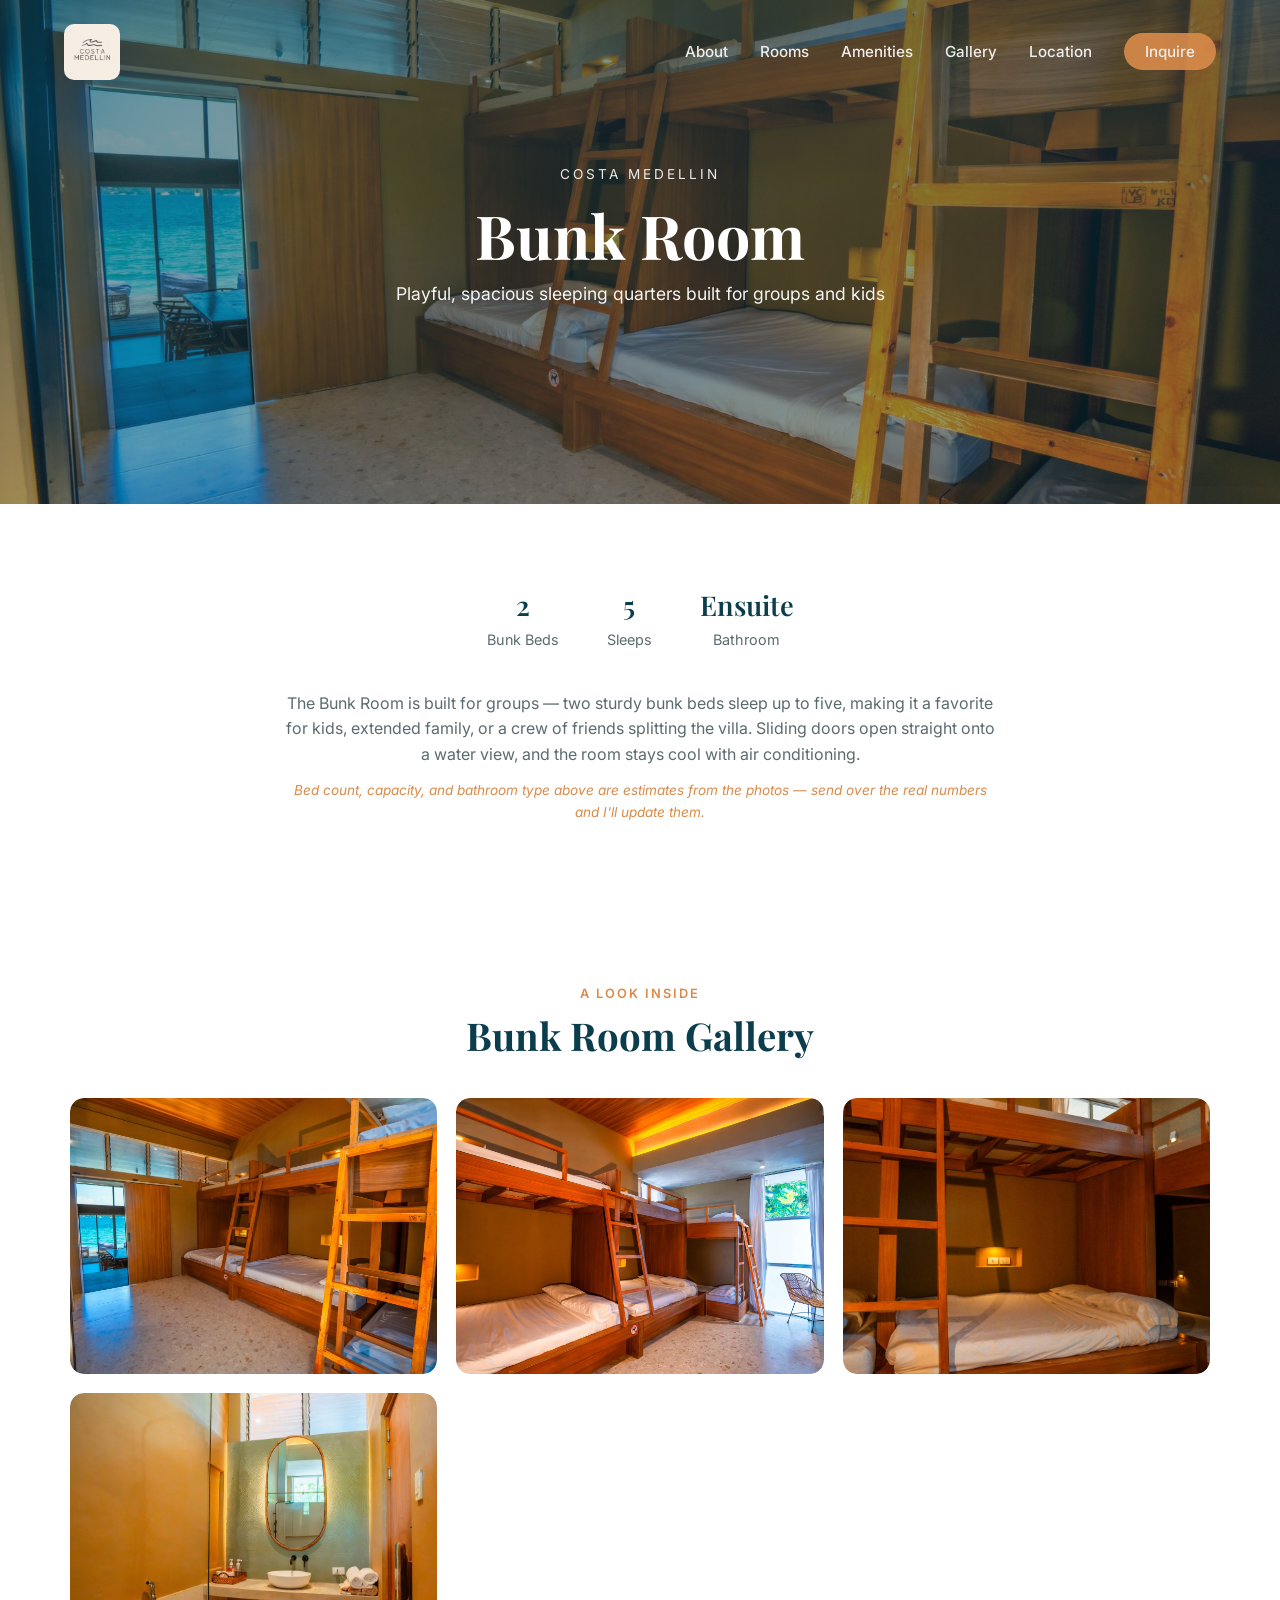
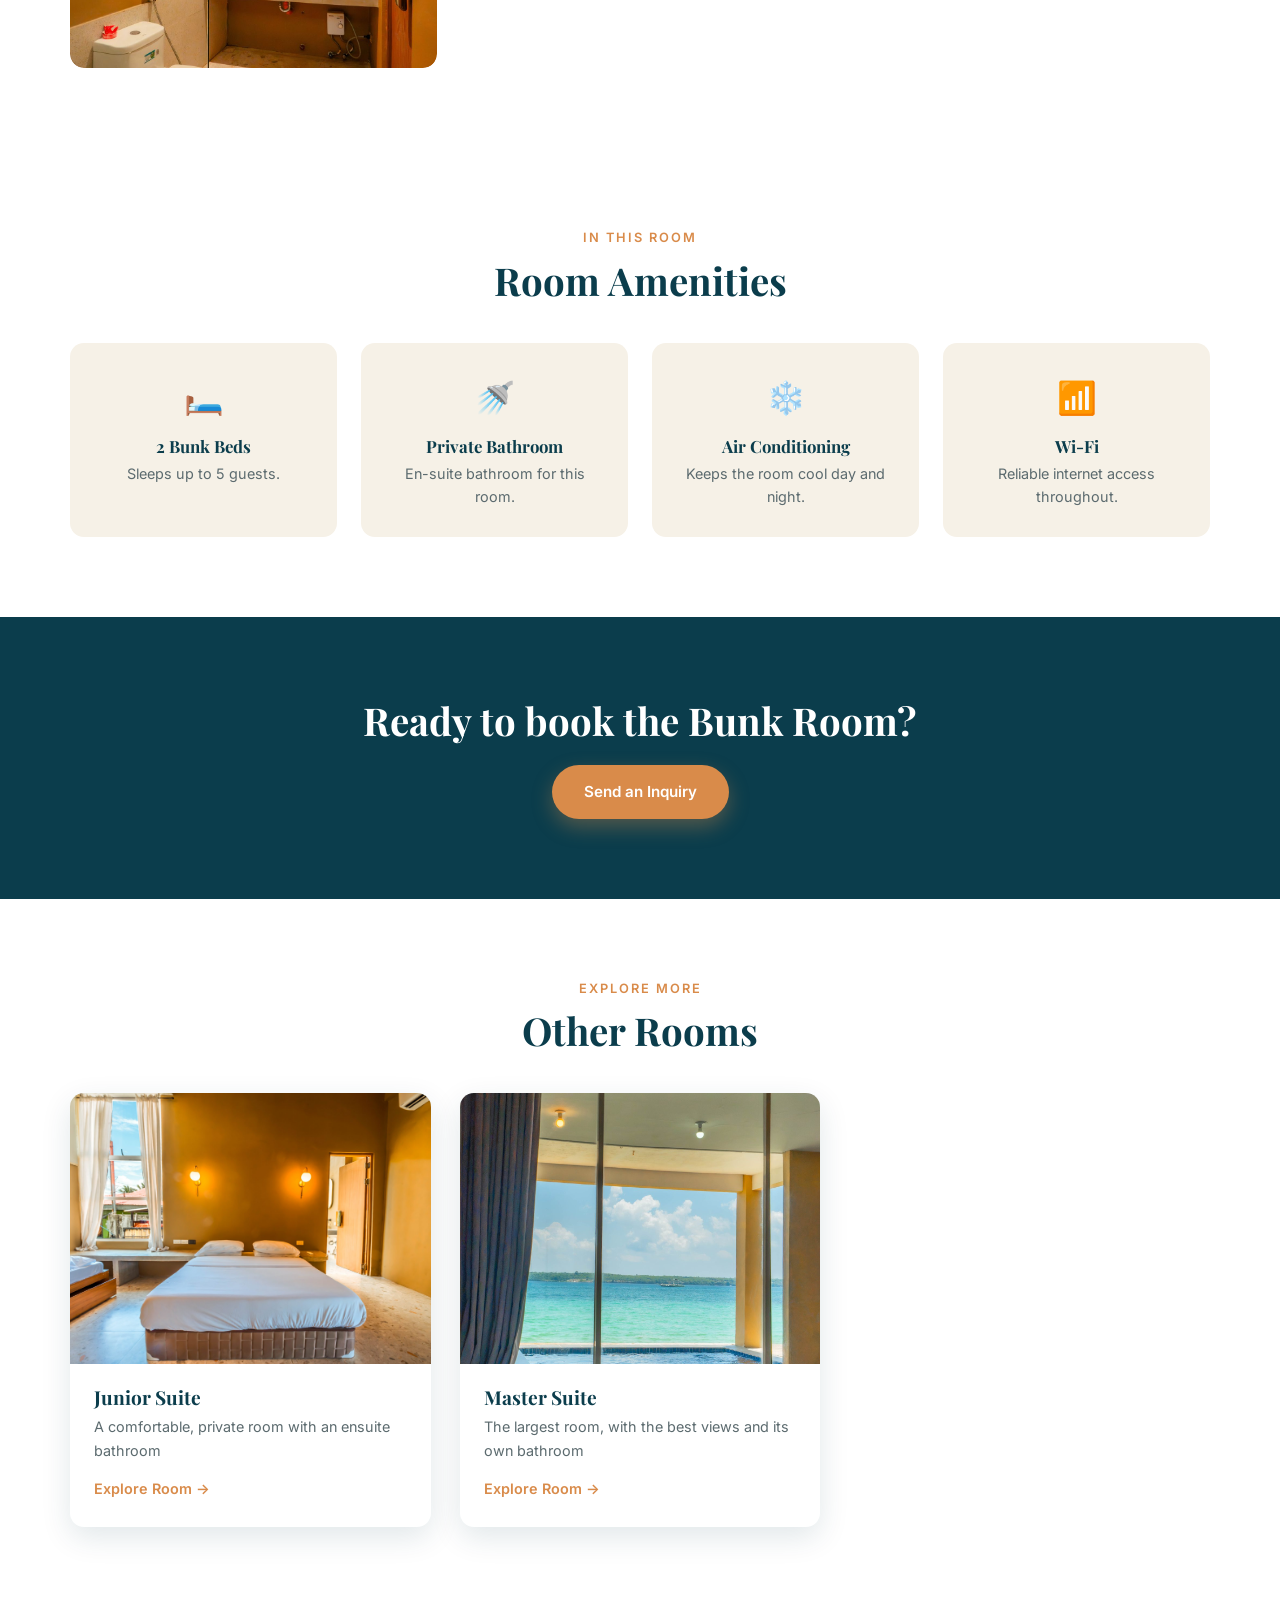
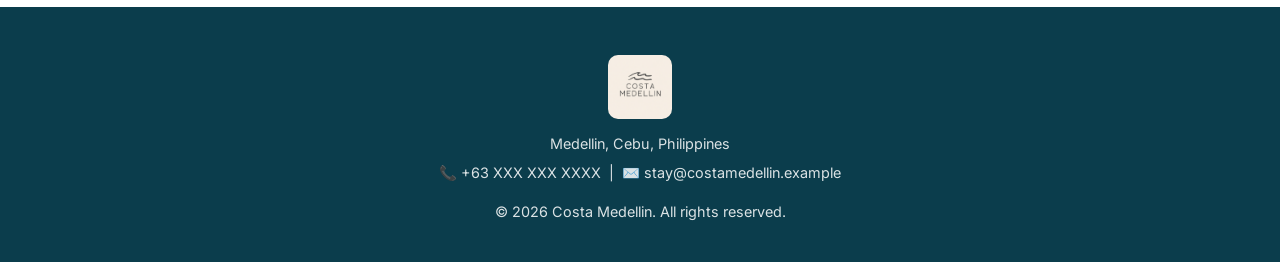
==== bunk-room.html @ 29a6edcc "Initial commit: Costa Medellin website" ====
<!DOCTYPE html>
<html lang="en">
<head>
<meta charset="UTF-8">
<meta name="viewport" content="width=device-width, initial-scale=1.0">
<title>Bunk Room | Costa Medellin, Cebu, Philippines</title>
<meta name="description" content="Bunk Room at Costa Medellin, a beachfront vacation villa in Medellin, Cebu, Philippines.">
<link rel="preconnect" href="https://fonts.googleapis.com">
<link href="https://fonts.googleapis.com/css2?family=Playfair+Display:wght@500;600;700&family=Inter:wght@400;500;600&display=swap" rel="stylesheet">
<link rel="stylesheet" href="styles.css">
<link rel="icon" type="image/jpeg" href="assets/img/logo.jpeg">
</head>
<body>

<header class="site-header" id="top">
  <nav class="navbar">
    <a href="index.html#top" class="logo">
      <img src="assets/img/logo.jpeg" alt="Costa Medellin logo" class="logo-img">
    </a>
    <button class="nav-toggle" id="navToggle" aria-label="Toggle menu">&#9776;</button>
    <ul class="nav-links" id="navLinks">
      <li><a href="index.html#about">About</a></li>
      <li><a href="index.html#rooms">Rooms</a></li>
      <li><a href="index.html#amenities">Amenities</a></li>
      <li><a href="index.html#gallery">Gallery</a></li>
      <li><a href="index.html#location">Location</a></li>
      <li><a href="index.html#contact" class="nav-cta">Inquire</a></li>
    </ul>
  </nav>

  <div class="room-hero" style="background-image:url('assets/img/room-bunk-cover.jpg')">
    <div class="room-hero-overlay"></div>
    <div class="room-hero-content">
      <p class="hero-eyebrow">Costa Medellin</p>
      <h1>Bunk Room</h1>
      <p class="hero-sub">Playful, spacious sleeping quarters built for groups and kids</p>
    </div>
  </div>
</header>

<main>

  <section class="section room-detail">
    <div class="section-inner">
      <div class="room-facts">
        <div class="room-fact reveal"><span>2</span>Bunk Beds</div>
        <div class="room-fact reveal"><span>5</span>Sleeps</div>
        <div class="room-fact reveal"><span>Ensuite</span>Bathroom</div>
      </div>
      <p class="room-description">The Bunk Room is built for groups — two sturdy bunk beds sleep up to five, making it a favorite for kids, extended family, or a crew of friends splitting the villa. Sliding doors open straight onto a water view, and the room stays cool with air conditioning.</p>
      <p class="room-note">Bed count, capacity, and bathroom type above are estimates from the photos — send over the real numbers and I'll update them.</p>
    </div>
  </section>

  <section class="section gallery">
    <div class="section-inner">
      <p class="kicker center">A look inside</p>
      <h2 class="center">Bunk Room Gallery</h2>
      <div class="gallery-grid">
        <div class="gallery-item reveal"><img src="assets/img/room-bunk-1.jpg" alt="Bunk Room bedroom with water-view doorway" loading="lazy"></div>
        <div class="gallery-item reveal"><img src="assets/img/room-bunk-2.jpg" alt="Bunk Room bunk beds" loading="lazy"></div>
        <div class="gallery-item reveal"><img src="assets/img/room-bunk-3.jpg" alt="Bunk Room bunk bed close-up" loading="lazy"></div>
        <div class="gallery-item reveal"><img src="assets/img/room-bunk-4.jpg" alt="Bunk Room bathroom" loading="lazy"></div>
      </div>
    </div>
  </section>

  <section class="section amenities">
    <div class="section-inner">
      <p class="kicker center">In this room</p>
      <h2 class="center">Room Amenities</h2>
      <div class="amenities-grid">
        <div class="amenity-card reveal">
          <div class="amenity-icon">🛏️</div>
          <h3>2 Bunk Beds</h3>
          <p>Sleeps up to 5 guests.</p>
        </div>
        <div class="amenity-card reveal">
          <div class="amenity-icon">🚿</div>
          <h3>Private Bathroom</h3>
          <p>En-suite bathroom for this room.</p>
        </div>
        <div class="amenity-card reveal">
          <div class="amenity-icon">❄️</div>
          <h3>Air Conditioning</h3>
          <p>Keeps the room cool day and night.</p>
        </div>
        <div class="amenity-card reveal">
          <div class="amenity-icon">📶</div>
          <h3>Wi-Fi</h3>
          <p>Reliable internet access throughout.</p>
        </div>
      </div>
    </div>
  </section>

  <section class="section room-cta">
    <div class="section-inner center">
      <h2>Ready to book the Bunk Room?</h2>
      <a href="index.html#contact" class="btn btn-primary">Send an Inquiry</a>
    </div>
  </section>

  <section class="section rooms">
    <div class="section-inner">
      <p class="kicker center">Explore more</p>
      <h2 class="center">Other Rooms</h2>
      <div class="rooms-grid">
        <a href="junior-suite.html" class="room-card reveal">
          <div class="room-card-img" style="background-image:url('assets/img/room-junior-cover.jpg')"></div>
          <div class="room-card-body">
            <h3>Junior Suite</h3>
            <p>A comfortable, private room with an ensuite bathroom</p>
            <span class="room-card-link">Explore Room →</span>
          </div>
        </a>
        <a href="master.html" class="room-card reveal">
          <div class="room-card-img" style="background-image:url('assets/img/room-master-cover.jpg')"></div>
          <div class="room-card-body">
            <h3>Master Suite</h3>
            <p>The largest room, with the best views and its own bathroom</p>
            <span class="room-card-link">Explore Room →</span>
          </div>
        </a>
      </div>
    </div>
  </section>

</main>

<footer class="site-footer">
  <div class="footer-inner">
    <img src="assets/img/logo.jpeg" alt="Costa Medellin logo" class="logo-img footer-logo-img">
    <p>Medellin, Cebu, Philippines</p>
    <p class="footer-contact">📞 +63 XXX XXX XXXX &nbsp;|&nbsp; ✉️ stay@costamedellin.example</p>
    <p class="footer-copy">&copy; <span id="year"></span> Costa Medellin. All rights reserved.</p>
  </div>
</footer>

<script src="script.js"></script>
</body>
</html>
---- styles.css ----
:root {
  --sand: #f6f1e7;
  --sea-dark: #0b3d4c;
  --sea: #136a82;
  --sea-light: #4fa9bd;
  --accent: #d98b4a;
  --text: #1f2a2e;
  --muted: #5c6b6f;
  --white: #ffffff;
  --radius: 14px;
  --shadow: 0 10px 30px rgba(11, 61, 76, 0.12);
  font-size: 16px;
}

* { box-sizing: border-box; margin: 0; padding: 0; }

body {
  font-family: 'Inter', sans-serif;
  color: var(--text);
  background: var(--white);
  line-height: 1.6;
}

h1, h2, h3 {
  font-family: 'Playfair Display', serif;
  color: var(--sea-dark);
  line-height: 1.2;
}

a { color: inherit; text-decoration: none; }
img { max-width: 100%; display: block; border-radius: var(--radius); }
ul { list-style: none; }

.btn {
  display: inline-block;
  padding: 0.9rem 2rem;
  border-radius: 999px;
  font-weight: 600;
  font-size: 0.95rem;
  cursor: pointer;
  border: none;
  transition: transform 0.2s ease, box-shadow 0.2s ease, background 0.2s ease;
}
.btn-primary {
  background: var(--accent);
  color: var(--white);
  box-shadow: 0 8px 20px rgba(217, 139, 74, 0.35);
}
.btn-primary:hover {
  transform: translateY(-2px);
  box-shadow: 0 12px 26px rgba(217, 139, 74, 0.45);
}

/* Header / Nav */
.site-header { position: relative; }

.navbar {
  position: fixed;
  top: 0; left: 0; right: 0;
  z-index: 100;
  display: flex;
  align-items: center;
  justify-content: space-between;
  padding: 1.5rem 5%;
  transition: background 0.3s ease, padding 0.3s ease, box-shadow 0.3s ease;
}
.navbar.scrolled {
  background: rgba(11, 61, 76, 0.92);
  backdrop-filter: blur(8px);
  padding: 0.9rem 5%;
  box-shadow: 0 4px 18px rgba(0,0,0,0.12);
}

.logo {
  display: flex;
  align-items: center;
}
.logo-img {
  height: 56px;
  width: 56px;
  object-fit: cover;
  border-radius: 10px;
  display: block;
  transition: height 0.3s ease, width 0.3s ease;
}
.navbar.scrolled .logo-img {
  height: 44px;
  width: 44px;
}

.nav-links {
  display: flex;
  gap: 2rem;
  align-items: center;
}
.nav-links a {
  color: var(--white);
  font-weight: 500;
  font-size: 0.95rem;
  opacity: 0.9;
  transition: opacity 0.2s;
}
.nav-links a:hover { opacity: 1; }
.nav-cta {
  background: var(--accent);
  padding: 0.55rem 1.3rem;
  border-radius: 999px;
}

.nav-toggle {
  display: none;
  background: none;
  border: none;
  color: var(--white);
  font-size: 1.6rem;
  cursor: pointer;
}

/* Hero */
.hero {
  position: relative;
  height: 92vh;
  min-height: 560px;
  overflow: hidden;
  display: flex;
  align-items: center;
  justify-content: center;
}
.hero-bg {
  position: absolute;
  inset: -10% 0 0 0;
  height: 120%;
  overflow: hidden;
  background: linear-gradient(180deg, rgba(11,61,76,0.55), rgba(11,61,76,0.35)),
    url('assets/img/hero-poster.jpg') center/cover no-repeat;
  will-change: transform;
}
.hero-video {
  position: absolute;
  inset: 0;
  width: 100%;
  height: 100%;
  object-fit: cover;
}
.hero-overlay { position: absolute; inset: 0; background: rgba(11,61,76,0.15); }
.hero-content {
  position: relative;
  text-align: center;
  color: var(--white);
  padding: 0 1.5rem;
  animation: heroIn 1s ease 0.1s both;
}

@keyframes heroIn {
  from { opacity: 0; transform: translateY(24px); }
  to { opacity: 1; transform: translateY(0); }
}
.hero-eyebrow {
  letter-spacing: 3px;
  text-transform: uppercase;
  font-size: 0.85rem;
  margin-bottom: 0.8rem;
  opacity: 0.9;
}
.hero h1 {
  font-size: clamp(2.8rem, 6vw, 5rem);
  color: var(--white);
  margin-bottom: 0.6rem;
}
.hero-sub {
  font-size: 1.1rem;
  margin-bottom: 2rem;
  opacity: 0.95;
}

/* Strip */
.strip {
  display: flex;
  flex-wrap: wrap;
  justify-content: center;
  gap: 3rem;
  background: var(--sea-dark);
  color: var(--white);
  padding: 2.2rem 5%;
}
.strip-item {
  text-align: center;
  font-size: 0.9rem;
  opacity: 0.9;
}
.strip-item span {
  display: block;
  font-family: 'Playfair Display', serif;
  font-size: 1.8rem;
  font-weight: 600;
  color: var(--white);
  opacity: 1;
}

/* Sections */
.section { padding: 5rem 5%; }
.section-inner { max-width: 1140px; margin: 0 auto; }

.kicker {
  text-transform: uppercase;
  letter-spacing: 2px;
  font-size: 0.8rem;
  color: var(--accent);
  font-weight: 600;
  margin-bottom: 0.6rem;
}
.center { text-align: center; }
.kicker.center { margin-bottom: 0.5rem; }
.section h2 { font-size: clamp(1.8rem, 3vw, 2.4rem); margin-bottom: 1.2rem; }

.two-col {
  display: grid;
  grid-template-columns: 1fr 1fr;
  gap: 3.5rem;
  align-items: center;
}
.two-col.reverse .col-text { order: 2; }
.col-text p { color: var(--muted); margin-bottom: 1rem; }

.about { background: var(--sand); }

/* Amenities */
.amenities-grid {
  display: grid;
  grid-template-columns: repeat(4, 1fr);
  gap: 1.5rem;
  margin-top: 2.5rem;
}
.amenity-card {
  background: var(--sand);
  border-radius: var(--radius);
  padding: 1.8rem 1.4rem;
  text-align: center;
  transition: transform 0.2s ease;
}
.amenity-card { transition: transform 0.3s ease, box-shadow 0.3s ease; }
.amenity-card:hover { transform: translateY(-6px); box-shadow: var(--shadow); }
.amenity-icon { transition: transform 0.3s ease; }
.amenity-card:hover .amenity-icon { transform: scale(1.15) rotate(-4deg); }
.amenity-icon { font-size: 2rem; margin-bottom: 0.8rem; }
.amenity-card h3 { font-size: 1.05rem; margin-bottom: 0.4rem; }
.amenity-card p { color: var(--muted); font-size: 0.9rem; }

/* Rooms */
.rooms-grid {
  display: grid;
  grid-template-columns: repeat(3, 1fr);
  gap: 1.8rem;
  margin-top: 2.5rem;
}
.room-card {
  display: block;
  background: var(--white);
  border-radius: var(--radius);
  overflow: hidden;
  box-shadow: var(--shadow);
  transition: transform 0.3s ease, box-shadow 0.3s ease;
}
.room-card:hover { transform: translateY(-6px); box-shadow: 0 16px 36px rgba(11, 61, 76, 0.18); }
.room-card-img {
  aspect-ratio: 4/3;
  background-size: cover;
  background-position: center;
  transition: transform 0.5s ease;
}
.room-card:hover .room-card-img { transform: scale(1.05); }
.room-card-body { padding: 1.4rem 1.5rem 1.6rem; }
.room-card-body h3 { font-size: 1.2rem; margin-bottom: 0.4rem; }
.room-card-body p { color: var(--muted); font-size: 0.9rem; margin-bottom: 0.9rem; }
.room-card-link {
  display: inline-block;
  color: var(--accent);
  font-weight: 600;
  font-size: 0.9rem;
}

/* Room detail page hero */
.room-hero {
  position: relative;
  height: 56vh;
  min-height: 380px;
  background-size: cover;
  background-position: center;
  display: flex;
  align-items: center;
  justify-content: center;
}
.room-hero-overlay {
  position: absolute;
  inset: 0;
  background: linear-gradient(180deg, rgba(11,61,76,0.55), rgba(11,61,76,0.4));
}
.room-hero-content {
  position: relative;
  text-align: center;
  color: var(--white);
  padding: 0 1.5rem;
}
.room-hero-content h1 {
  font-size: clamp(2.4rem, 5vw, 3.8rem);
  color: var(--white);
  margin-bottom: 0.5rem;
}

/* Room quick facts */
.room-facts {
  display: flex;
  flex-wrap: wrap;
  justify-content: center;
  gap: 3rem;
  margin-bottom: 2.5rem;
}
.room-fact { text-align: center; font-size: 0.9rem; color: var(--muted); }
.room-fact span {
  display: block;
  font-family: 'Playfair Display', serif;
  font-size: 1.7rem;
  font-weight: 600;
  color: var(--sea-dark);
}
.room-description {
  max-width: 720px;
  margin: 0 auto;
  color: var(--muted);
  text-align: center;
}
.room-note {
  max-width: 720px;
  margin: 0.8rem auto 0;
  color: var(--accent);
  text-align: center;
  font-size: 0.85rem;
  font-style: italic;
}

/* Room CTA */
.room-cta { background: var(--sea-dark); }
.room-cta h2 { color: var(--white); margin-bottom: 1.4rem; }

/* Gallery */
.gallery-grid {
  display: grid;
  grid-template-columns: repeat(3, 1fr);
  gap: 1.2rem;
  margin-top: 2.5rem;
}
.gallery-item {
  overflow: hidden;
  border-radius: var(--radius);
}
.gallery-grid img {
  aspect-ratio: 4/3;
  object-fit: cover;
  width: 100%;
  background: var(--sand);
  transition: transform 0.5s ease;
  cursor: zoom-in;
}
.gallery-item:hover img { transform: scale(1.08); }

/* Lightbox */
.lightbox-overlay {
  position: fixed;
  inset: 0;
  z-index: 1000;
  display: flex;
  align-items: center;
  justify-content: center;
  padding: 2rem;
  background: rgba(11, 61, 76, 0.94);
  opacity: 0;
  visibility: hidden;
  transition: opacity 0.25s ease;
}
.lightbox-overlay.open { opacity: 1; visibility: visible; }
.lightbox-img {
  max-width: 90vw;
  max-height: 90vh;
  width: auto;
  object-fit: contain;
  border-radius: 8px;
  box-shadow: 0 20px 60px rgba(0, 0, 0, 0.45);
  cursor: default;
}
.lightbox-close,
.lightbox-prev,
.lightbox-next {
  position: absolute;
  background: rgba(255, 255, 255, 0.14);
  border: none;
  color: var(--white);
  cursor: pointer;
  border-radius: 50%;
  display: flex;
  align-items: center;
  justify-content: center;
  transition: background 0.2s ease;
}
.lightbox-close:hover,
.lightbox-prev:hover,
.lightbox-next:hover {
  background: rgba(255, 255, 255, 0.28);
}
.lightbox-close {
  top: 1.5rem;
  right: 1.5rem;
  width: 44px;
  height: 44px;
  font-size: 1.7rem;
  line-height: 1;
}
.lightbox-prev,
.lightbox-next {
  top: 50%;
  transform: translateY(-50%);
  width: 52px;
  height: 52px;
  font-size: 1.2rem;
}
.lightbox-prev { left: 1.5rem; }
.lightbox-next { right: 1.5rem; }
body.lightbox-lock { overflow: hidden; }

.location { background: var(--sand); }
.checklist li {
  color: var(--muted);
  padding-left: 1.4rem;
  position: relative;
  margin-bottom: 0.6rem;
}
.checklist li::before {
  content: '✓';
  position: absolute;
  left: 0;
  color: var(--accent);
  font-weight: 700;
}

/* Contact */
.contact-sub { color: var(--muted); max-width: 560px; margin: 0 auto 2.5rem; }
.inquiry-form {
  max-width: 700px;
  margin: 0 auto;
  background: var(--sand);
  padding: 2.5rem;
  border-radius: var(--radius);
  box-shadow: var(--shadow);
}
.form-row {
  display: flex;
  gap: 1.2rem;
  margin-bottom: 1.2rem;
}
.form-group { flex: 1; margin-bottom: 1.2rem; }
.form-row .form-group { margin-bottom: 0; }
.form-group label {
  display: block;
  font-size: 0.85rem;
  font-weight: 600;
  margin-bottom: 0.4rem;
  color: var(--sea-dark);
}
.form-group input,
.form-group textarea {
  width: 100%;
  padding: 0.75rem 0.9rem;
  border: 1px solid #d8cfbf;
  border-radius: 8px;
  font-family: inherit;
  font-size: 0.95rem;
  background: var(--white);
}
.form-group input:focus,
.form-group textarea:focus {
  outline: none;
  border-color: var(--sea-light);
}
.inquiry-form .btn { width: 100%; margin-top: 0.5rem; }
.form-note { margin-top: 1rem; text-align: center; font-size: 0.9rem; color: var(--sea); }

/* Footer */
.site-footer {
  background: var(--sea-dark);
  color: var(--white);
  padding: 3rem 5% 2rem;
  text-align: center;
}
.footer-logo-img {
  height: 64px;
  width: 64px;
  object-fit: cover;
  border-radius: 10px;
  margin: 0 auto 0.8rem;
}
.footer-inner p { opacity: 0.85; font-size: 0.9rem; margin-bottom: 0.4rem; }
.footer-copy { opacity: 0.6; margin-top: 1rem; font-size: 0.8rem; }

/* Responsive */
@media (max-width: 900px) {
  .two-col { grid-template-columns: 1fr; }
  .two-col.reverse .col-text { order: 0; }
  .amenities-grid { grid-template-columns: repeat(2, 1fr); }
  .gallery-grid { grid-template-columns: repeat(2, 1fr); }
  .rooms-grid { grid-template-columns: 1fr; max-width: 480px; margin-left: auto; margin-right: auto; }
}

/* Scroll reveal */
.reveal {
  opacity: 0;
  transform: translateY(28px);
  transition: opacity 0.7s ease, transform 0.7s ease;
}
.reveal-left { transform: translateX(-32px); }
.reveal-right { transform: translateX(32px); }
.reveal.in-view {
  opacity: 1;
  transform: none;
}
.amenities-grid .reveal:nth-child(2) { transition-delay: 0.05s; }
.amenities-grid .reveal:nth-child(3) { transition-delay: 0.1s; }
.amenities-grid .reveal:nth-child(4) { transition-delay: 0.15s; }
.amenities-grid .reveal:nth-child(5) { transition-delay: 0.2s; }
.amenities-grid .reveal:nth-child(6) { transition-delay: 0.25s; }
.amenities-grid .reveal:nth-child(7) { transition-delay: 0.3s; }
.amenities-grid .reveal:nth-child(8) { transition-delay: 0.35s; }
.gallery-grid .reveal:nth-child(2) { transition-delay: 0.08s; }
.gallery-grid .reveal:nth-child(3) { transition-delay: 0.16s; }
.gallery-grid .reveal:nth-child(4) { transition-delay: 0.24s; }
.gallery-grid .reveal:nth-child(5) { transition-delay: 0.32s; }
.gallery-grid .reveal:nth-child(6) { transition-delay: 0.4s; }
.strip-item.reveal:nth-child(2) { transition-delay: 0.1s; }
.strip-item.reveal:nth-child(3) { transition-delay: 0.2s; }
.strip-item.reveal:nth-child(4) { transition-delay: 0.3s; }

@media (prefers-reduced-motion: reduce) {
  .reveal { opacity: 1; transform: none; transition: none; }
  .hero-content { animation: none; }
  .hero-video { display: none; }
  .lightbox-overlay { transition: none; }
}

@media (max-width: 720px) {
  .nav-toggle { display: block; }
  .nav-links {
    position: absolute;
    top: 100%;
    right: 5%;
    flex-direction: column;
    background: var(--sea-dark);
    padding: 1.5rem 2rem;
    border-radius: 12px;
    gap: 1rem;
    display: none;
  }
  .nav-links.open { display: flex; }
  .form-row { flex-direction: column; }
  .lightbox-prev, .lightbox-next { width: 40px; height: 40px; font-size: 1rem; }
  .lightbox-close { width: 36px; height: 36px; font-size: 1.4rem; top: 1rem; right: 1rem; }
  .lightbox-prev { left: 0.6rem; }
  .lightbox-next { right: 0.6rem; }
}
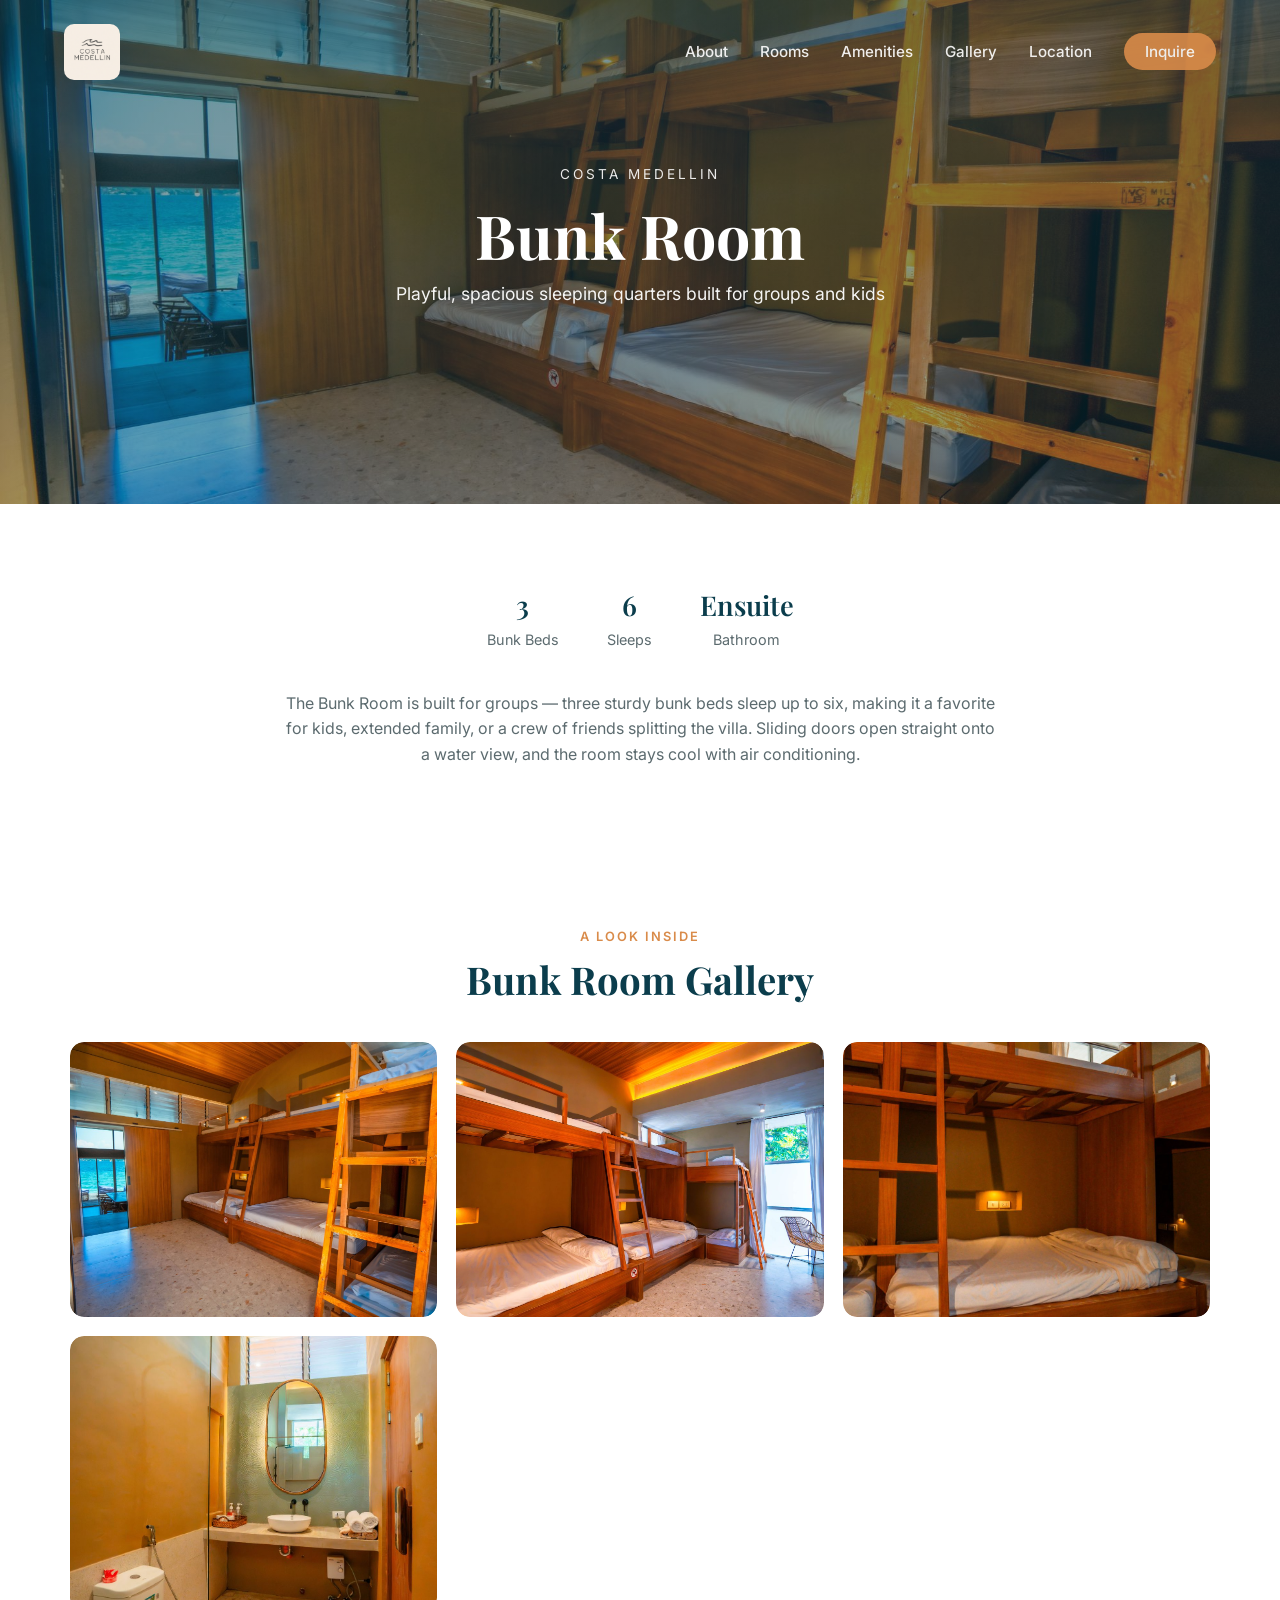
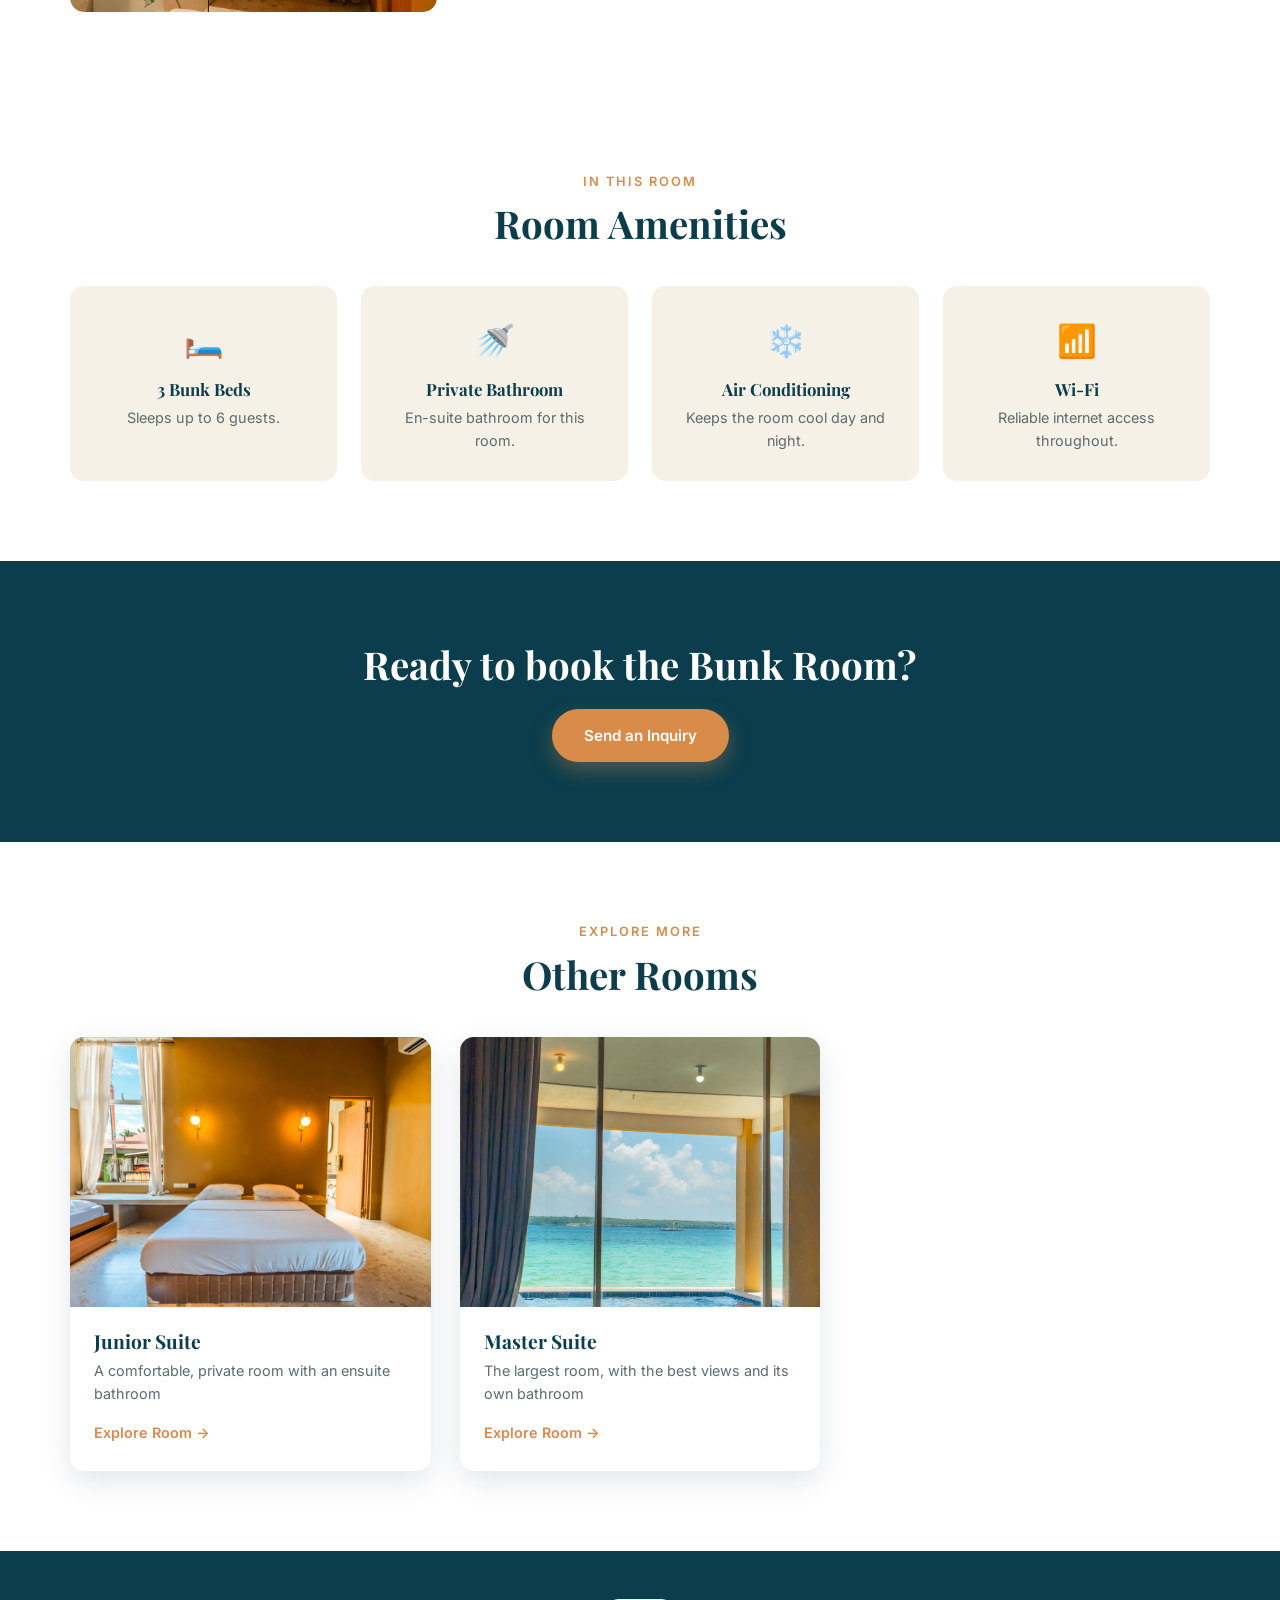
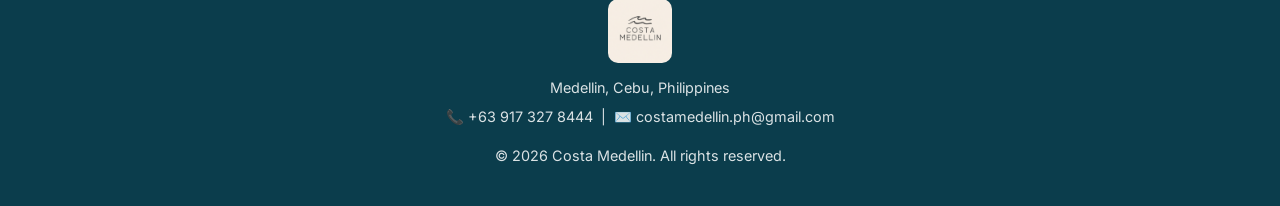
==== commit 41222539: "Remove estimate disclaimers from room pages" ====
--- a/bunk-room.html
+++ b/bunk-room.html
@@ -43,12 +43,11 @@
   <section class="section room-detail">
     <div class="section-inner">
       <div class="room-facts">
-        <div class="room-fact reveal"><span>2</span>Bunk Beds</div>
-        <div class="room-fact reveal"><span>5</span>Sleeps</div>
+        <div class="room-fact reveal"><span>3</span>Bunk Beds</div>
+        <div class="room-fact reveal"><span>6</span>Sleeps</div>
         <div class="room-fact reveal"><span>Ensuite</span>Bathroom</div>
       </div>
-      <p class="room-description">The Bunk Room is built for groups — two sturdy bunk beds sleep up to five, making it a favorite for kids, extended family, or a crew of friends splitting the villa. Sliding doors open straight onto a water view, and the room stays cool with air conditioning.</p>
-      <p class="room-note">Bed count, capacity, and bathroom type above are estimates from the photos — send over the real numbers and I'll update them.</p>
+      <p class="room-description">The Bunk Room is built for groups — three sturdy bunk beds sleep up to six, making it a favorite for kids, extended family, or a crew of friends splitting the villa. Sliding doors open straight onto a water view, and the room stays cool with air conditioning.</p>
     </div>
   </section>
 
@@ -72,8 +71,8 @@
       <div class="amenities-grid">
         <div class="amenity-card reveal">
           <div class="amenity-icon">🛏️</div>
-          <h3>2 Bunk Beds</h3>
-          <p>Sleeps up to 5 guests.</p>
+          <h3>3 Bunk Beds</h3>
+          <p>Sleeps up to 6 guests.</p>
         </div>
         <div class="amenity-card reveal">
           <div class="amenity-icon">🚿</div>
@@ -132,7 +131,7 @@
   <div class="footer-inner">
     <img src="assets/img/logo.jpeg" alt="Costa Medellin logo" class="logo-img footer-logo-img">
     <p>Medellin, Cebu, Philippines</p>
-    <p class="footer-contact">📞 +63 XXX XXX XXXX &nbsp;|&nbsp; ✉️ stay@costamedellin.example</p>
+    <p class="footer-contact">📞 +63 917 327 8444 &nbsp;|&nbsp; ✉️ costamedellin.ph@gmail.com</p>
     <p class="footer-copy">&copy; <span id="year"></span> Costa Medellin. All rights reserved.</p>
   </div>
 </footer>
--- a/styles.css
+++ b/styles.css
@@ -223,6 +223,29 @@
 .col-text p { color: var(--muted); margin-bottom: 1rem; }
 
 .about { background: var(--sand); }
+
+/* Photo rotator — crossfades between however many <img> children it has */
+.photo-rotator {
+  position: relative;
+  aspect-ratio: 16 / 9;
+  border-radius: var(--radius);
+  overflow: hidden;
+  box-shadow: var(--shadow);
+}
+.photo-rotator img {
+  position: absolute;
+  inset: 0;
+  width: 100%;
+  height: 100%;
+  object-fit: cover;
+  border-radius: 0;
+  opacity: 0;
+  transition: opacity 1.4s ease;
+}
+.photo-rotator img.active { opacity: 1; }
+@media (prefers-reduced-motion: reduce) {
+  .photo-rotator img { transition: none; }
+}
 
 /* Amenities */
 .amenities-grid {
